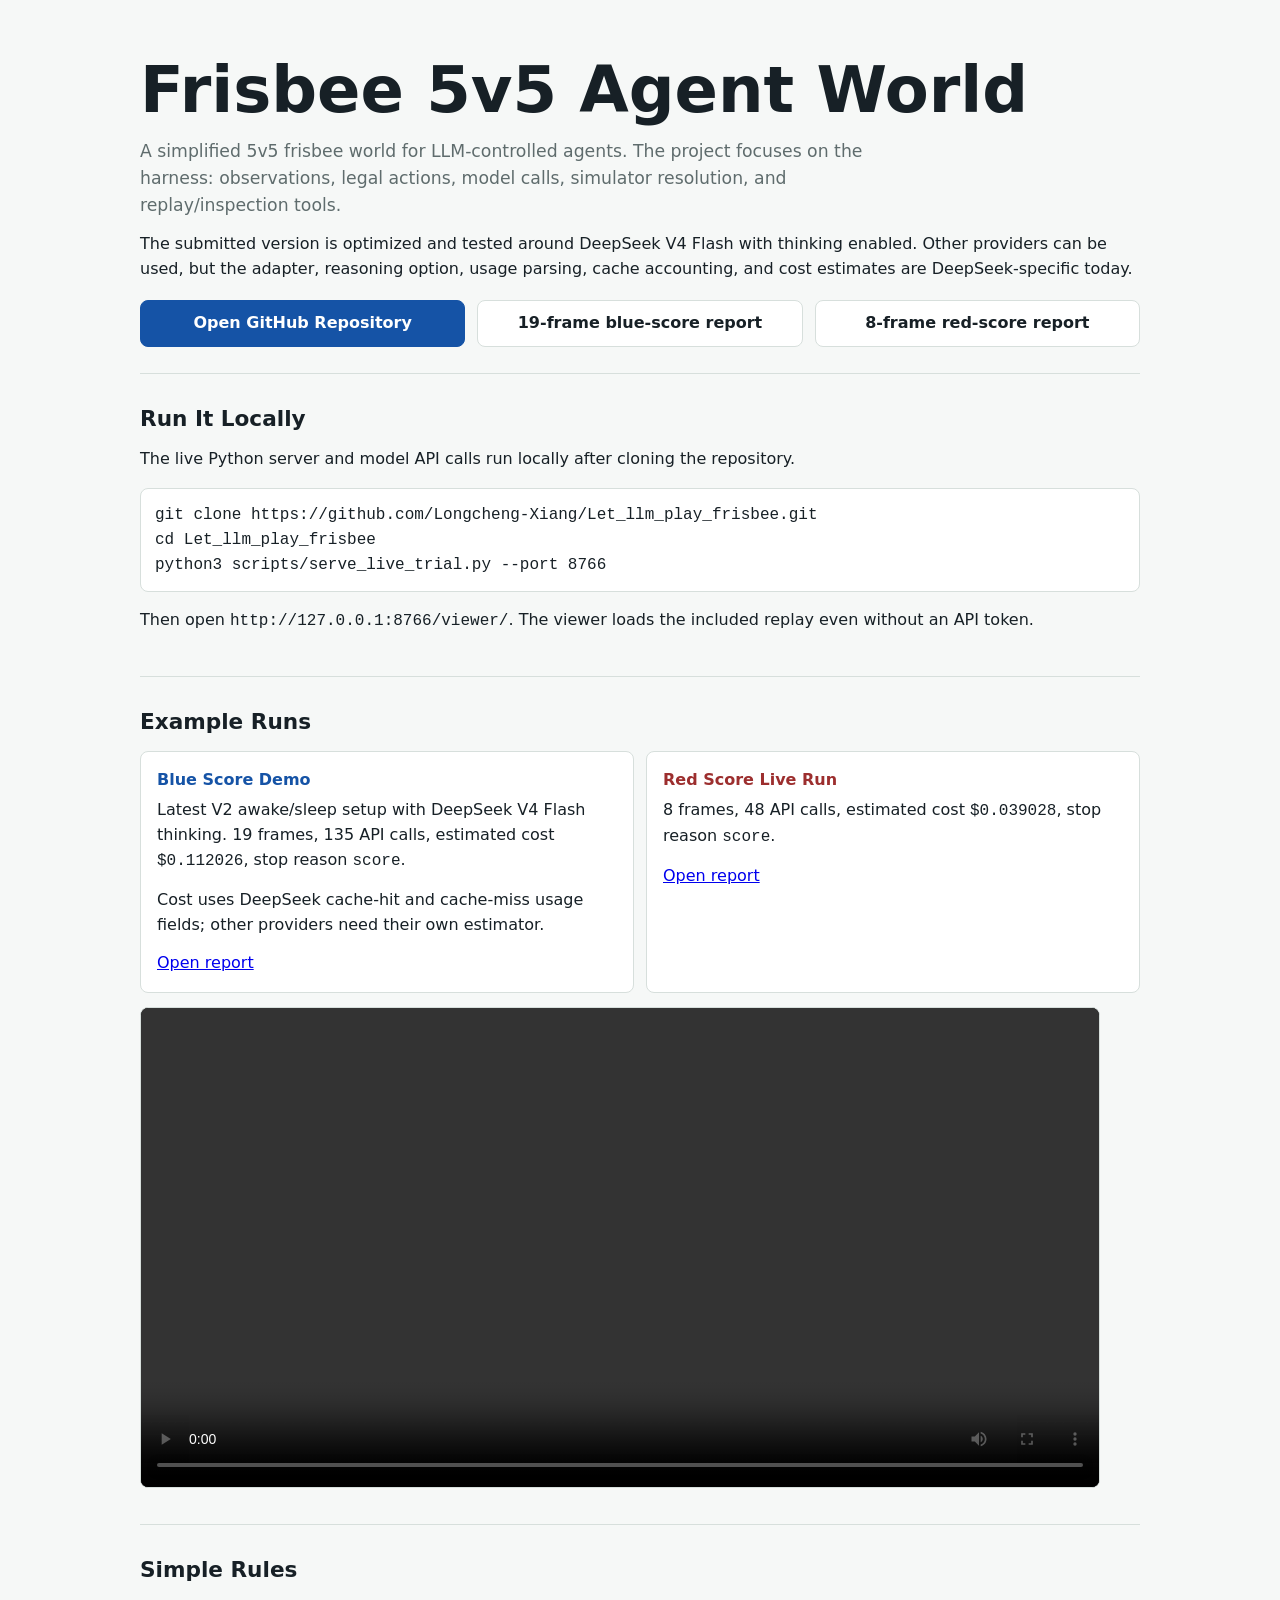
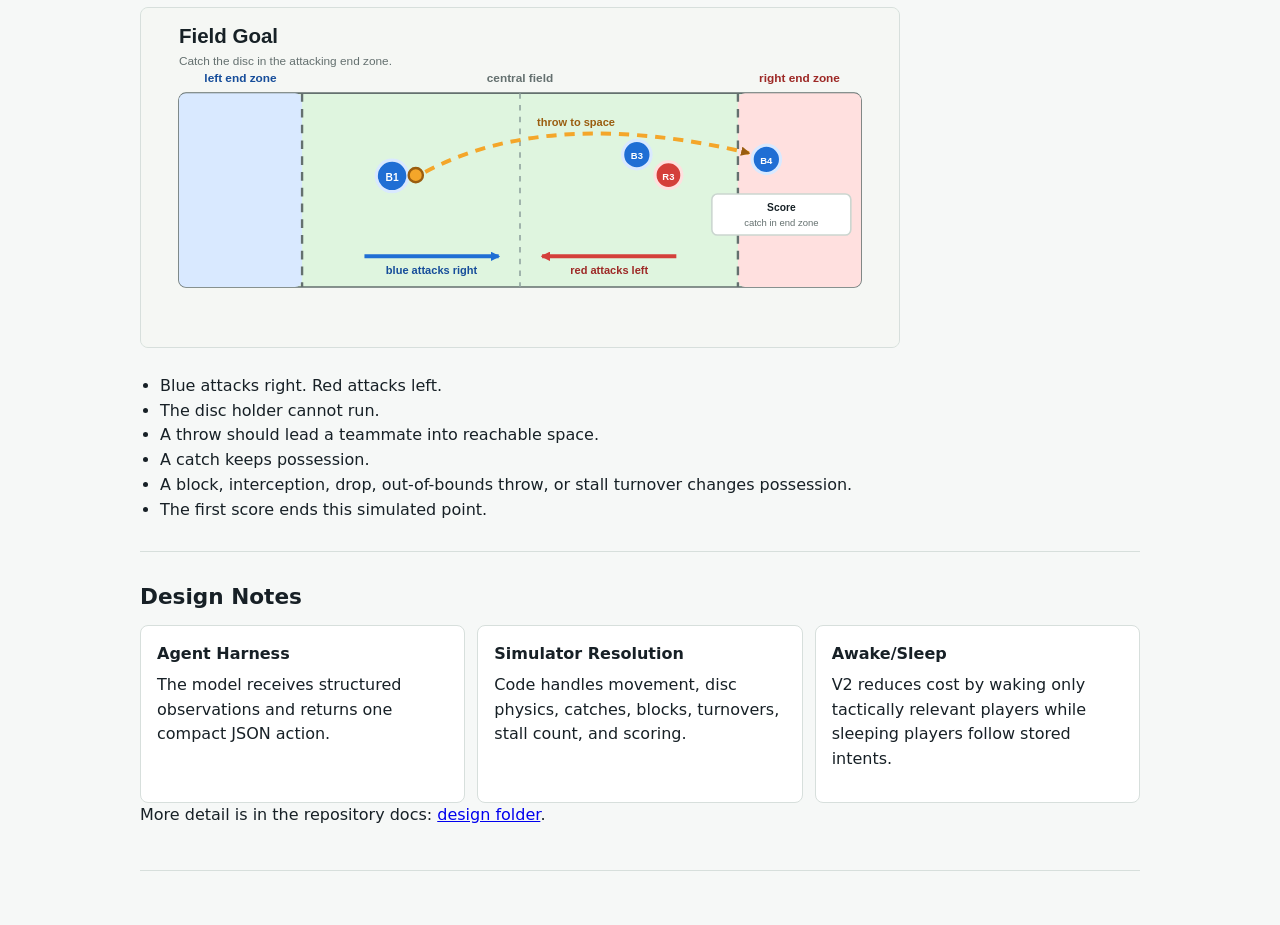
==== docs/index.html @ a03cb2f9 "Clarify Pages and DeepSeek model docs" ====
<!doctype html>
<html lang="en">
  <head>
    <meta charset="utf-8" />
    <meta name="viewport" content="width=device-width, initial-scale=1" />
    <title>Frisbee 5v5 Agent World</title>
    <style>
      :root {
        color-scheme: light;
        --ink: #172026;
        --muted: #5f6c6d;
        --line: #d7dfdc;
        --blue: #1553a6;
        --red: #9c2e2e;
        --field: #e7f4e8;
        --panel: #ffffff;
      }

      * {
        box-sizing: border-box;
      }

      body {
        margin: 0;
        font-family: Inter, ui-sans-serif, system-ui, -apple-system, BlinkMacSystemFont, "Segoe UI", sans-serif;
        color: var(--ink);
        background: #f6f8f7;
        line-height: 1.55;
      }

      main {
        max-width: 1040px;
        margin: 0 auto;
        padding: 36px 20px 56px;
      }

      header {
        padding: 22px 0 26px;
        border-bottom: 1px solid var(--line);
      }

      h1 {
        margin: 0;
        font-size: clamp(2rem, 6vw, 4rem);
        line-height: 1;
        letter-spacing: 0;
      }

      h2 {
        margin: 0 0 12px;
        font-size: 1.35rem;
      }

      p {
        margin: 0 0 14px;
      }

      .lede {
        max-width: 760px;
        margin-top: 16px;
        color: var(--muted);
        font-size: 1.08rem;
      }

      section {
        padding: 28px 0;
        border-bottom: 1px solid var(--line);
      }

      .actions,
      .cards {
        display: grid;
        gap: 12px;
      }

      .actions {
        grid-template-columns: repeat(auto-fit, minmax(220px, 1fr));
        margin-top: 18px;
      }

      .button {
        display: inline-flex;
        align-items: center;
        justify-content: center;
        min-height: 46px;
        padding: 10px 14px;
        border: 1px solid var(--line);
        border-radius: 8px;
        background: var(--panel);
        color: var(--ink);
        font-weight: 750;
        text-decoration: none;
      }

      .button.primary {
        border-color: var(--blue);
        background: var(--blue);
        color: white;
      }

      .cards {
        grid-template-columns: repeat(auto-fit, minmax(260px, 1fr));
      }

      article {
        padding: 16px;
        border: 1px solid var(--line);
        border-radius: 8px;
        background: var(--panel);
      }

      article strong {
        display: block;
        margin-bottom: 6px;
      }

      code,
      pre {
        font-family: ui-monospace, SFMono-Regular, Menlo, Consolas, monospace;
      }

      pre {
        overflow-x: auto;
        padding: 14px;
        border: 1px solid var(--line);
        border-radius: 8px;
        background: #fff;
      }

      ul {
        margin: 0;
        padding-left: 20px;
      }

      video {
        width: 100%;
        max-width: 960px;
        margin-top: 14px;
        border: 1px solid var(--line);
        border-radius: 8px;
        background: #111;
      }

      .rule-figure {
        width: 100%;
        max-width: 760px;
        margin: 8px 0 18px;
        border: 1px solid var(--line);
        border-radius: 8px;
        background: var(--field);
      }

      .red {
        color: var(--red);
      }

      .blue {
        color: var(--blue);
      }
    </style>
  </head>
  <body>
    <main>
      <header>
        <h1>Frisbee 5v5 Agent World</h1>
        <p class="lede">
          A simplified 5v5 frisbee world for LLM-controlled agents. The project focuses on the harness:
          observations, legal actions, model calls, simulator resolution, and replay/inspection tools.
        </p>
        <p>
          The submitted version is optimized and tested around DeepSeek V4 Flash with thinking enabled. Other
          providers can be used, but the adapter, reasoning option, usage parsing, cache accounting, and cost
          estimates are DeepSeek-specific today.
        </p>
        <div class="actions">
          <a class="button primary" href="https://github.com/Longcheng-Xiang/Let_llm_play_frisbee">Open GitHub Repository</a>
          <a class="button" href="examples/final_demo_19f_score_report.html">19-frame blue-score report</a>
          <a class="button" href="examples/red_score_8f_live_report.html">8-frame red-score report</a>
        </div>
      </header>

      <section>
        <h2>Run It Locally</h2>
        <p>The live Python server and model API calls run locally after cloning the repository.</p>
        <pre><code>git clone https://github.com/Longcheng-Xiang/Let_llm_play_frisbee.git
cd Let_llm_play_frisbee
python3 scripts/serve_live_trial.py --port 8766</code></pre>
        <p>Then open <code>http://127.0.0.1:8766/viewer/</code>. The viewer loads the included replay even without an API token.</p>
      </section>

      <section>
        <h2>Example Runs</h2>
        <div class="cards">
          <article>
            <strong class="blue">Blue Score Demo</strong>
            <p>Latest V2 awake/sleep setup with DeepSeek V4 Flash thinking. 19 frames, 135 API calls, estimated cost <code>$0.112026</code>, stop reason <code>score</code>.</p>
            <p>Cost uses DeepSeek cache-hit and cache-miss usage fields; other providers need their own estimator.</p>
            <a href="examples/final_demo_19f_score_report.html">Open report</a>
          </article>
          <article>
            <strong class="red">Red Score Live Run</strong>
            <p>8 frames, 48 API calls, estimated cost <code>$0.039028</code>, stop reason <code>score</code>.</p>
            <a href="examples/red_score_8f_live_report.html">Open report</a>
          </article>
        </div>
        <video controls preload="metadata">
          <source src="media/frisbee-project-demo-video.mp4" type="video/mp4" />
        </video>
      </section>

      <section>
        <h2>Simple Rules</h2>
        <img class="rule-figure" src="assets/simple_rules_field.svg" alt="Frisbee field with blue attacking right and red attacking left" />
        <ul>
          <li>Blue attacks right. Red attacks left.</li>
          <li>The disc holder cannot run.</li>
          <li>A throw should lead a teammate into reachable space.</li>
          <li>A catch keeps possession.</li>
          <li>A block, interception, drop, out-of-bounds throw, or stall turnover changes possession.</li>
          <li>The first score ends this simulated point.</li>
        </ul>
      </section>

      <section>
        <h2>Design Notes</h2>
        <div class="cards">
          <article>
            <strong>Agent Harness</strong>
            <p>The model receives structured observations and returns one compact JSON action.</p>
          </article>
          <article>
            <strong>Simulator Resolution</strong>
            <p>Code handles movement, disc physics, catches, blocks, turnovers, stall count, and scoring.</p>
          </article>
          <article>
            <strong>Awake/Sleep</strong>
            <p>V2 reduces cost by waking only tactically relevant players while sleeping players follow stored intents.</p>
          </article>
        </div>
        <p>
          More detail is in the repository docs:
          <a href="https://github.com/Longcheng-Xiang/Let_llm_play_frisbee/tree/main/docs/design">design folder</a>.
        </p>
      </section>
    </main>
  </body>
</html>
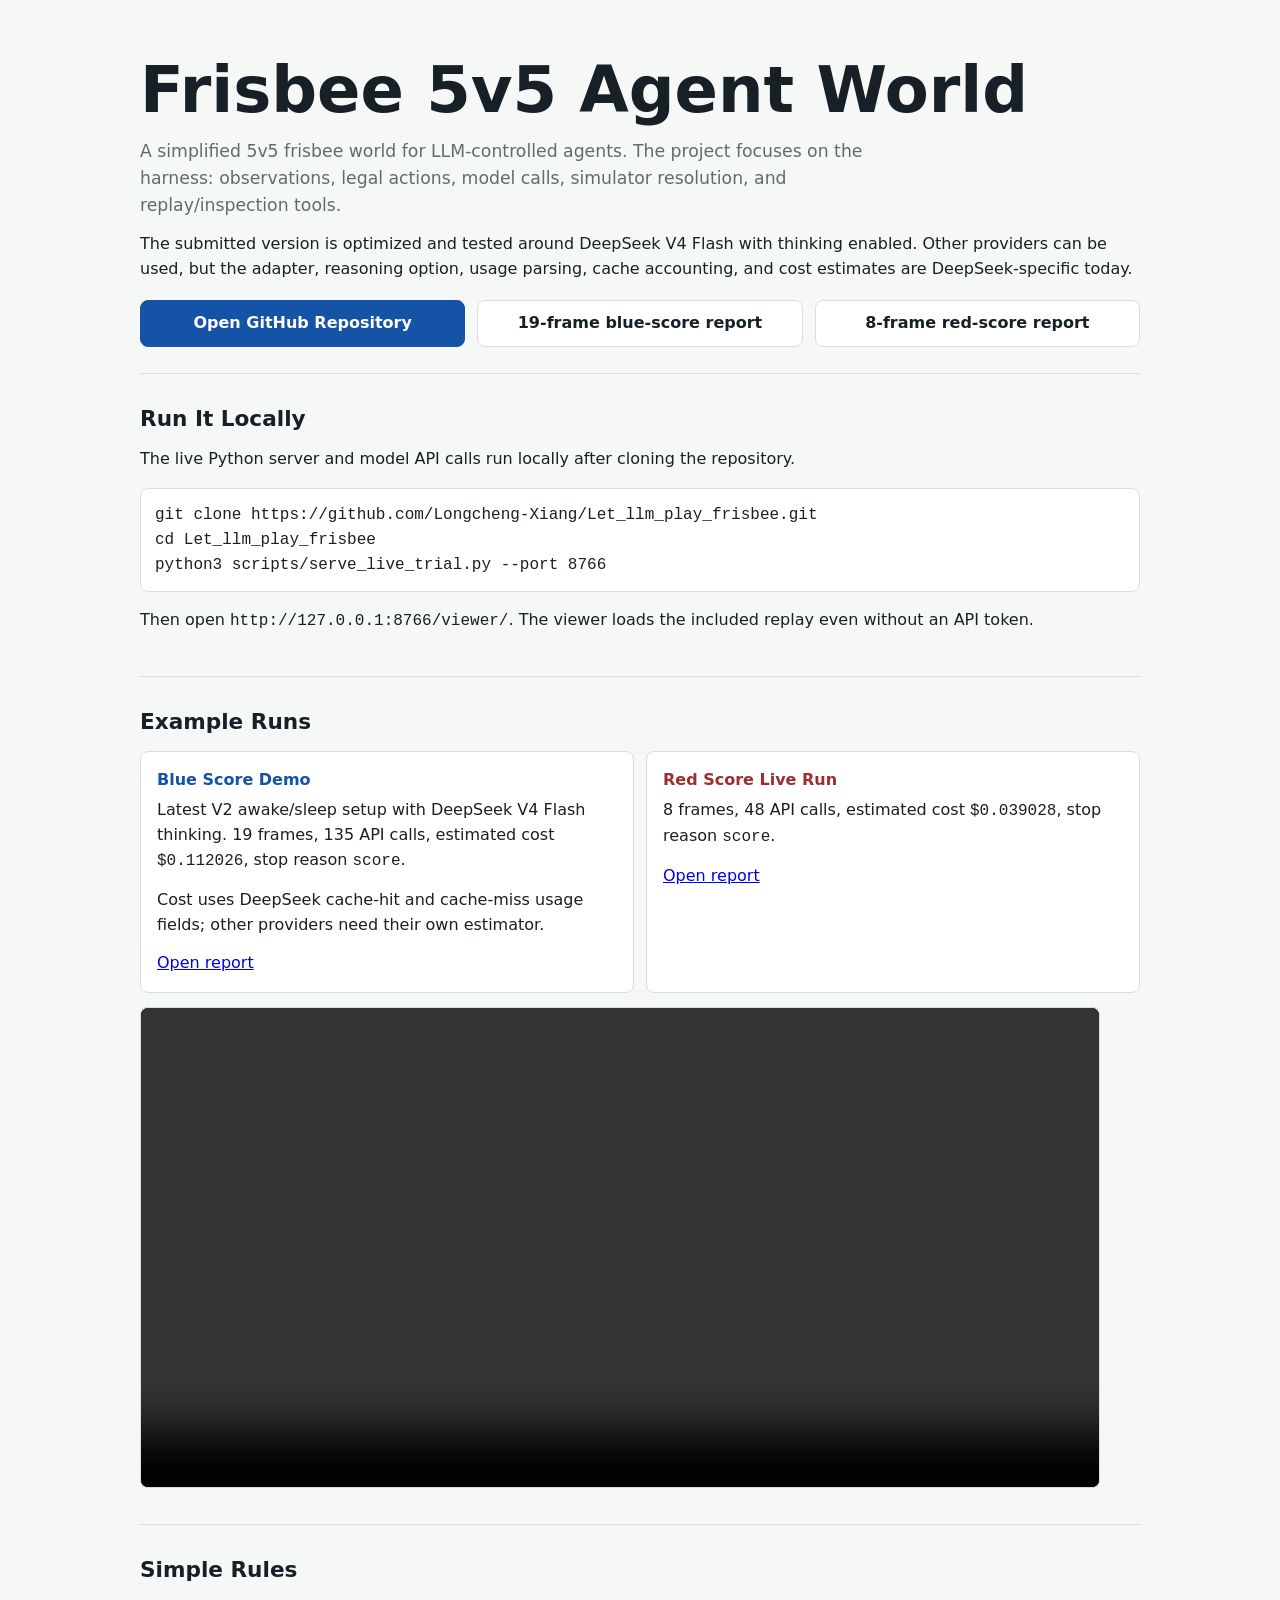
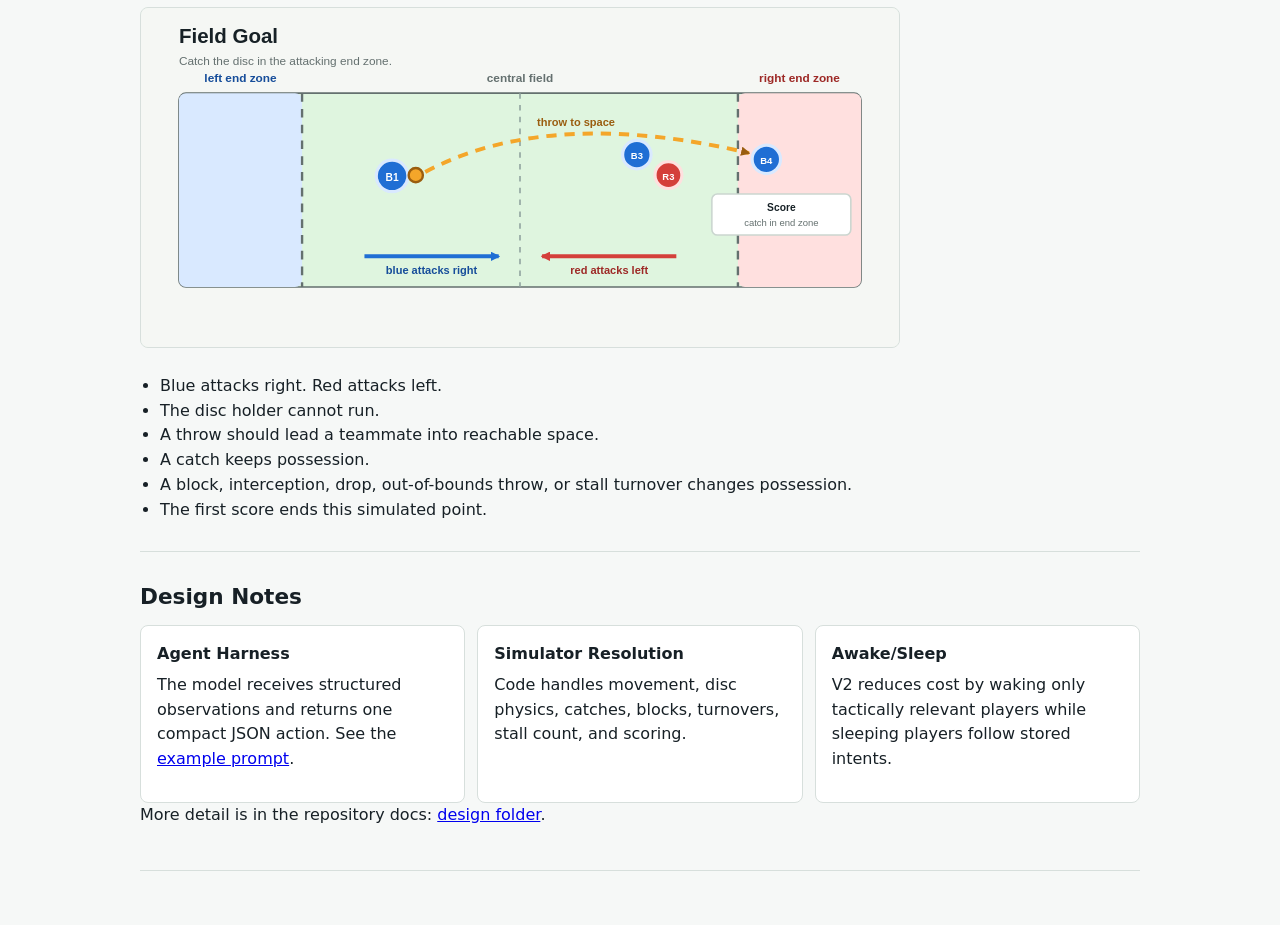
==== commit 5c2f6c3b: "Add example prompt documentation" ====
--- a/docs/index.html
+++ b/docs/index.html
@@ -226,7 +226,7 @@
         <div class="cards">
           <article>
             <strong>Agent Harness</strong>
-            <p>The model receives structured observations and returns one compact JSON action.</p>
+            <p>The model receives structured observations and returns one compact JSON action. See the <a href="https://github.com/Longcheng-Xiang/Let_llm_play_frisbee/blob/main/docs/design/example_prompt.md">example prompt</a>.</p>
           </article>
           <article>
             <strong>Simulator Resolution</strong>
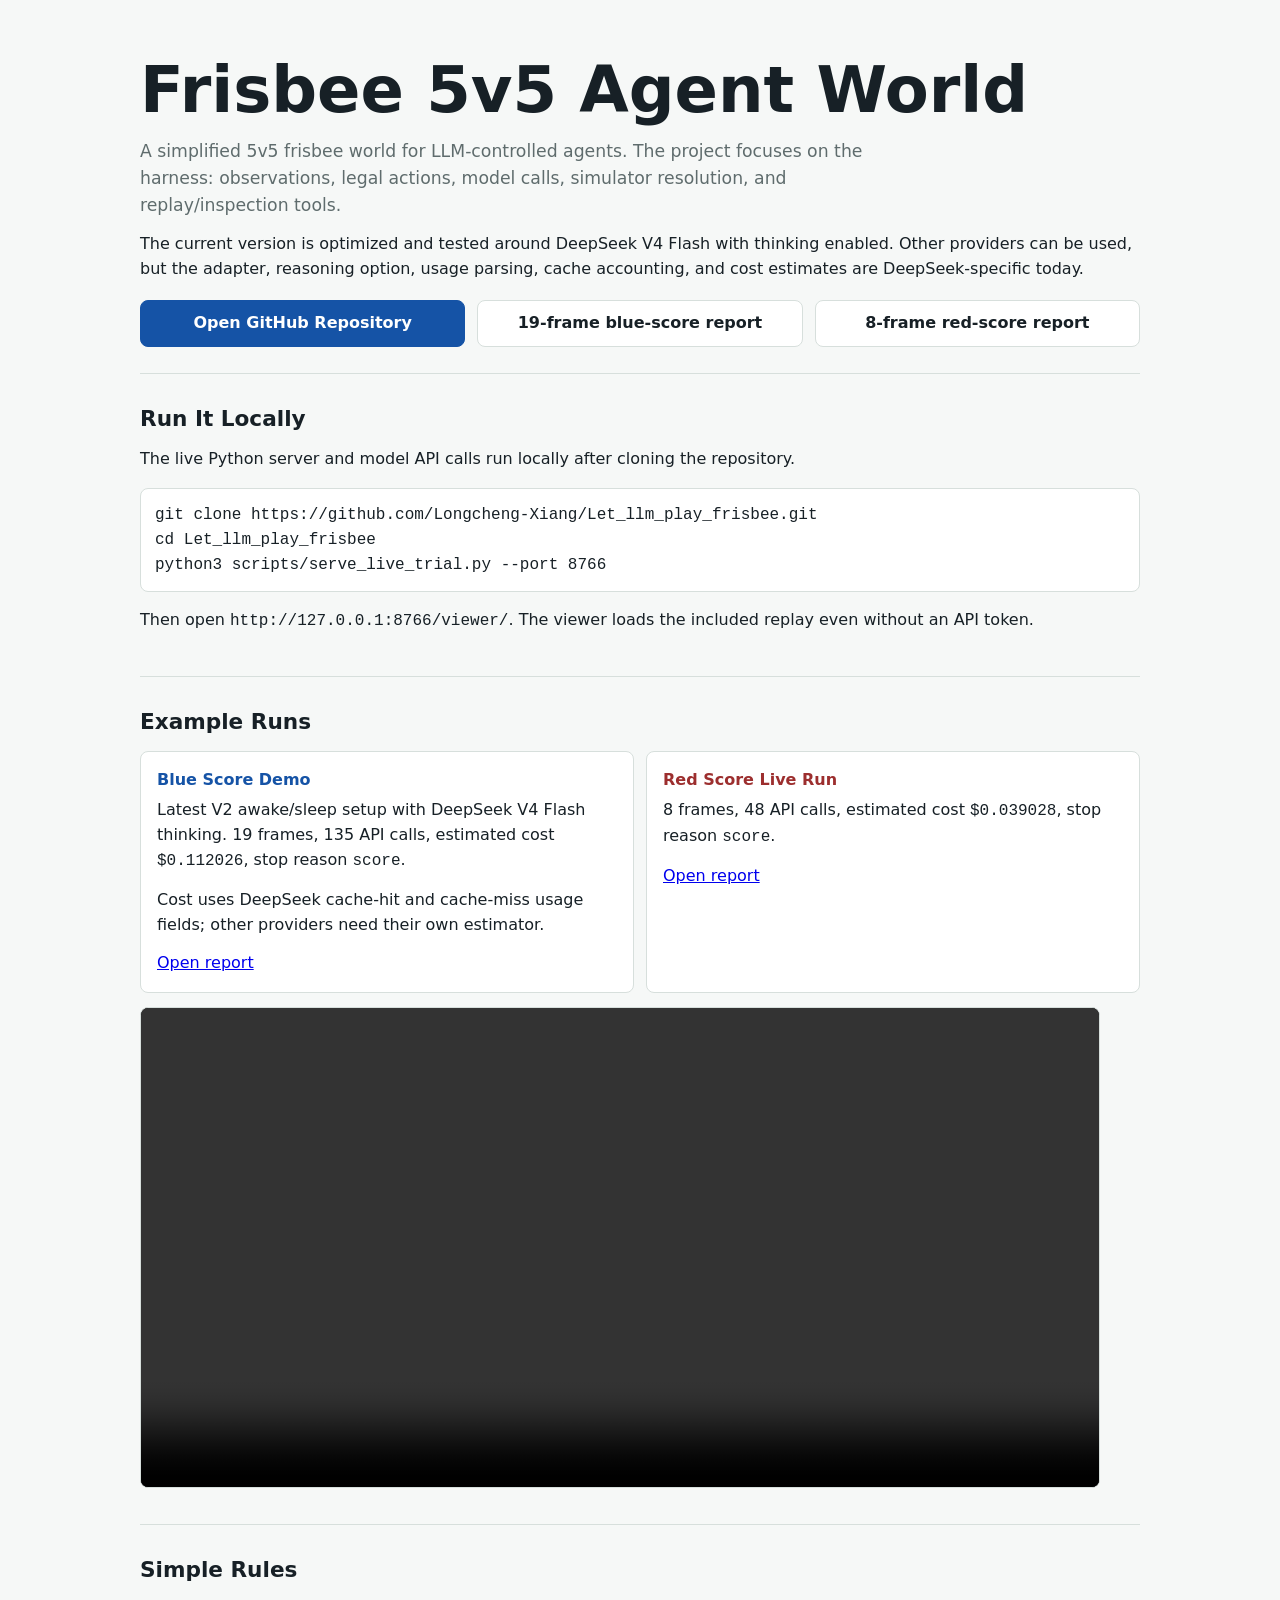
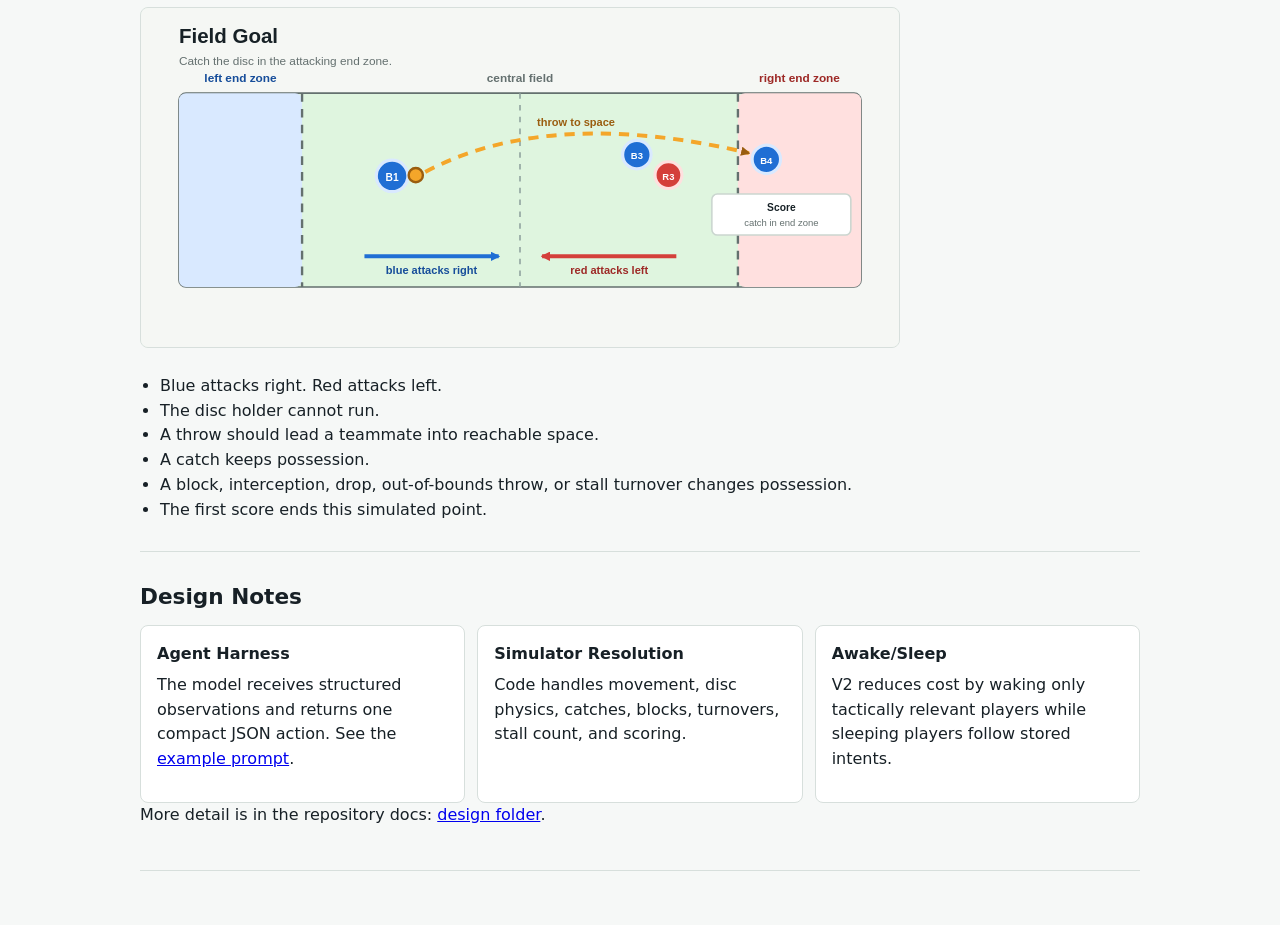
==== commit 580cf848: "Use public-facing project wording" ====
--- a/docs/index.html
+++ b/docs/index.html
@@ -168,7 +168,7 @@
           observations, legal actions, model calls, simulator resolution, and replay/inspection tools.
         </p>
         <p>
-          The submitted version is optimized and tested around DeepSeek V4 Flash with thinking enabled. Other
+          The current version is optimized and tested around DeepSeek V4 Flash with thinking enabled. Other
           providers can be used, but the adapter, reasoning option, usage parsing, cache accounting, and cost
           estimates are DeepSeek-specific today.
         </p>
@@ -188,7 +188,7 @@
         <p>Then open <code>http://127.0.0.1:8766/viewer/</code>. The viewer loads the included replay even without an API token.</p>
       </section>
 
-      <section>
+      <section id="example-runs">
         <h2>Example Runs</h2>
         <div class="cards">
           <article>
